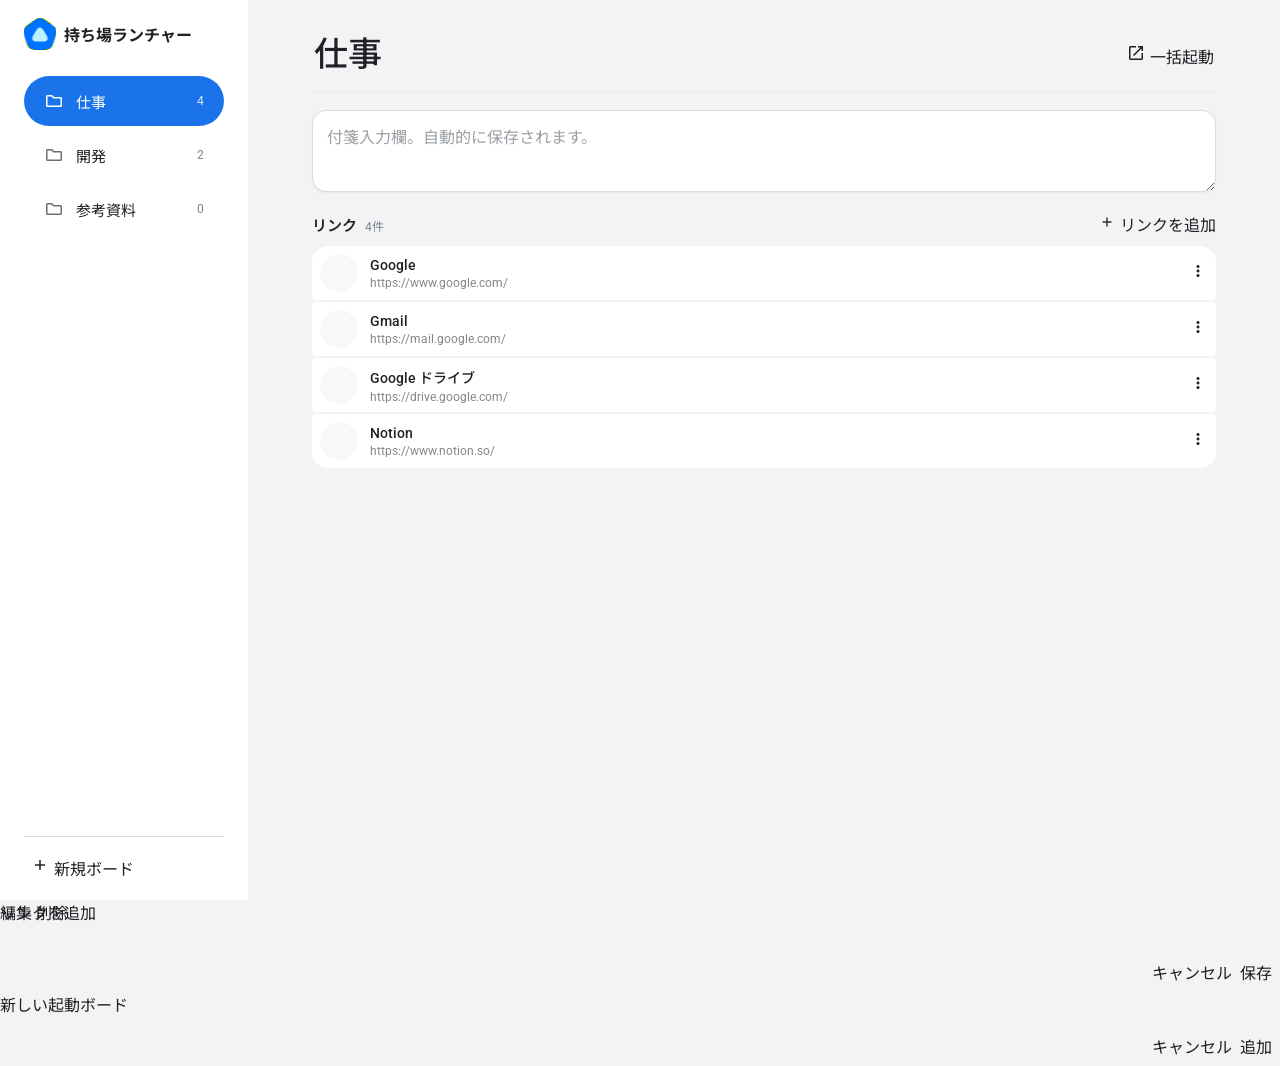
==== product/oneul-launcher/index.html @ da4333f7 "Nidele 안녕하십니까!" ====
<!doctype html>
<html lang="ja">
<head>
  <meta charset="utf-8" />
  <meta name="viewport" content="width=device-width,initial-scale=1,viewport-fit=cover" />
  <meta name="theme-color" content="#f8f9fb" />
  <title>持ち場ランチャー</title>

  <link rel="preconnect" href="https://fonts.googleapis.com">
  <link rel="preconnect" href="https://fonts.gstatic.com" crossorigin>
  <link href="https://fonts.googleapis.com/css2?family=Roboto:wght@400;500;600&family=Noto+Sans+JP:wght@400;500;600;700&family=Material+Symbols+Outlined:opsz,wght,FILL,GRAD@20..48,400,0,0" rel="stylesheet">
  <link rel="icon" href="icon.png" type="image/png">

  <script type="importmap">
    {
      "imports": {
        "@material/web/": "https://esm.run/@material/web/"
      }
    }
  </script>
  <script type="module">
    import '@material/web/all.js';
  </script>

  <style>
    :root {
      --md-sys-color-primary: #1a73e8;
      --md-sys-color-on-primary: #fff;
      --md-sys-color-primary-container: #d9e8ff;
      --md-sys-color-on-primary-container: #0a3d7a;
      --md-sys-color-surface: #f8f9fb;
      --md-sys-color-surface-container: #fff;
      --md-sys-color-surface-container-low: #f1f3f4;
      --md-sys-color-surface-container-high: #eef0f3;
      --md-sys-color-on-surface: #202124;
      --md-sys-color-on-surface-variant: #5f6368;
      --md-sys-color-outline: #dadce0;
      --md-sys-color-outline-variant: #e8eaed;
      --sidebar-width: 248px;
      font-family: "Roboto", "Noto Sans JP", system-ui, sans-serif;
    }

    * { box-sizing: border-box; }
    html, body { margin: 0; min-height: 100%; }
    body { background: #f1f3f4; color: var(--md-sys-color-on-surface); }
    button, input, textarea { font: inherit; }
    .material-symbols-outlined { font-family: "Material Symbols Outlined"; font-weight: normal; font-style: normal; font-size: 20px; line-height: 1; letter-spacing: normal; text-transform: none; display: inline-block; white-space: nowrap; word-wrap: normal; direction: ltr; -webkit-font-feature-settings: "liga"; -webkit-font-smoothing: antialiased; }

    .app {
      min-height: 100vh;
      display: grid;
      grid-template-columns: var(--sidebar-width) minmax(0, 1fr);
    }

    /* Sidebar: Google Ads / Ads UI style is intentionally avoided. This uses the supplied Google-like navigation reference. */
    .sidebar {
      position: sticky;
      top: 0;
      height: 100vh;
      display: flex;
      flex-direction: column;
      padding: 18px 24px 18px;
      background: #ffffff;
      border-right: 0;
      min-width: 0;
    }
    .brand {
      display: flex;
      align-items: center;
      min-height: 52px;
      padding: 0 0 26px;
      margin: 0;
      gap:8px;
    }
    .brand-mark {
      width: 32px;
      height: 32px;
      border-radius: 10px;
      display: grid;
      place-items: center;
      background-image: url('icon.png');
      background-size: cover;
      background-position: center;
      flex: 0 0 auto;
    }
    .brand-title { font-weight:bold; font-size:16px; }
    .sidebar-label {
      color: #3c4043;
      font-size: 15px;
      font-weight: 500;
      padding: 8px 22px 12px;
    }
    .tab-list { display: flex; flex-direction: column; gap: 4px; overflow: auto; padding: 0 0 10px; }
    .workspace-tab {
      border: 0;
      width: 100%;
      min-height: 50px;
      display: flex;
      align-items: center;
      gap: 12px;
      padding: 0 20px;
      border-radius: 16px;
      background: transparent;
      color: #202124;
      cursor: pointer;
      text-align: left;
      transition: background .3s ease;
    }
    .workspace-tab:hover { background: rgba(255,255,255,.62); }
    .workspace-tab.active-shell { background: #fff; padding: 8px; min-height: auto; border-radius: 24px; }
    .workspace-tab.active {
      background: #1a73e8;
      color: #fff;
      min-height: 50px;
      padding: 0 20px;
      border-radius: 25px;
    }
    .workspace-tab .tab-icon { font-size: 20px; color: #6b7075; flex: 0 0 auto; }
    .workspace-tab.active .tab-icon { color: #fff; }
    .workspace-tab .tab-name { min-width: 0; flex: 1; white-space: nowrap; overflow: hidden; text-overflow: ellipsis; font-size: 15px; }
    .workspace-tab .count { font-size: 12px; color: #7a7f83; }
    .workspace-tab.active .count { color: rgba(255,255,255,.88); }
    .sidebar-bottom { margin-top: auto; padding: 18px 6px 2px; border-top: 1px solid #dadce0; }
    #addWorkspaceBtn { width: 100%; --md-outlined-button-container-height: 44px; }

    /* Main layout */
    .main {
      min-width: 0;
      min-height: 100vh;
      padding: 28px clamp(28px, 5vw, 72px) 56px;
    }
    .main-inner { width: min(1120px, 100%); margin: 0 auto; }

    .page-head {
      display: flex;
      align-items: center;
      gap: 16px;
      padding: 6px 2px 16px;
      border-bottom: 1px solid var(--md-sys-color-outline-variant);
    }
    .page-head-copy { min-width: 0; flex: 1; }
    .eyebrow { color: #70757a; font-size: 12px; margin-bottom: 5px; }
    .page-title { margin: 0; font-size: clamp(26px, 3vw, 34px); line-height: 1.2; font-weight: 500; letter-spacing: -.5px; }
    .page-actions { display: flex; align-items: center; gap: 8px; padding-top: 2px; }

    .memo-area { padding: 18px 0 16px; }
    .memo-box {
      width: 100%;
      min-height: 48px;
      resize: vertical;
      border: 1px solid var(--md-sys-color-outline);
      border-radius: 14px;
      background: #fff;
      padding: 13px 14px;
      outline: none;
      color: #202124;
      line-height: 1.7;
      box-shadow: 0 1px 2px rgba(60,64,67,.06);
      transition: border-color .15s, box-shadow .15s;
    }
    .memo-box:focus { border-color: #1a73e8; box-shadow: 0 0 0 1px #1a73e8; }
    .memo-box::placeholder { color: #9aa0a6; }

    .links-panel {
      display:block
    }
    .links-head {
      display: flex;
      align-items: center;
      gap: 12px;
      padding-bottom: 10px;
    }
    .links-head-title { flex: 1; min-width: 0; }
    .links-head-title strong { font-size: 15px; font-weight: 600; }
    .links-head-title span { margin-left: 8px; color: #80868b; font-size: 12px; }
    #addLinkBtn { --md-outlined-button-container-height: 38px; --md-outlined-button-leading-icon-size: 18px; }
    #addLinkBtn .material-symbols-outlined { font-size: 18px; }
    .link-list {
      display: flex;
      flex-direction: column;
      gap: 2px;
      border-radius: 16px;
      overflow:hidden;
    }
    .link-row {
      display: flex;
      align-items: center;
      gap: 12px;
      padding: 8px;
      border-radius: 4px;
      transition: background .15s ease;
      background: #ffffff;
    }
    .link-row:hover { background: #eceeef; }
    .link-icon {
      width: 38px;
      height: 38px;
      border-radius: 99px;
      background: #f6f8fa;
      display: grid;
      place-items: center;
      flex: 0 0 38px;
      overflow: hidden;
    }
    .link-icon img { width: 22px; height: 22px; object-fit: contain; }
    .link-main { min-width: 0; flex: 1; cursor: pointer; }
    .link-title { font-size: 14px; font-weight: 500; white-space: nowrap; overflow: hidden; text-overflow: ellipsis; }
    .link-url { margin-top: 3px; color: #80868b; font-size: 12px; white-space: nowrap; overflow: hidden; text-overflow: ellipsis; }
    .row-actions { display: flex; align-items: center; position: relative; }
    .menu-button { --md-icon-button-icon-size: 20px; --md-icon-button-state-layer-size: 40px; }
    md-menu { position: fixed; z-index: 1000; }

    .empty { padding: 46px 24px 52px; text-align: center; color: #5f6368; }
    .empty-icon { width: 52px; height: 52px; border-radius: 16px; background: #eef4ff; color: #1a73e8; display: grid; place-items: center; margin: 0 auto; }
    .empty strong { display: block; margin-top: 14px; color: #3c4043; font-weight: 600; }
    .empty p { margin: 8px auto 18px; max-width: 430px; font-size: 13px; line-height: 1.65; }

    /* Material Web dialog. Keep the content in the explicit `content` slot so it renders reliably. */
    md-dialog {
      --md-dialog-container-color: #fff;
      --md-dialog-container-shape: 28px;
      --md-dialog-headline-color: #202124;
      --md-dialog-supporting-text-color: #5f6368;
      --md-dialog-container-elevation-shadow: 0 24px 70px rgba(32,33,36,.24);
      --md-dialog-container-max-width: min(520px, calc(100vw - 32px));
    }
    .dialog-body { display: flex; flex-direction: column; gap: 18px; padding: 2px 24px 8px; min-width: min(430px, calc(100vw - 80px)); box-sizing: border-box; }
    .dialog-actions { display: flex; justify-content: flex-end; gap: 8px; padding: 8px 8px 8px 0; }

    /* Mobile: top app bar + board strip + comfortable touch targets. */
    @media (max-width: 760px) {
      :root { --sidebar-width: 100%; }
      .app { display: block; min-height: 100svh; }
      .sidebar {
        position: sticky;
        top: 0;
        z-index: 20;
        height: auto;
        padding: max(10px, env(safe-area-inset-top)) 12px 10px;
        background: rgba(241,243,244,.96);
        backdrop-filter: blur(18px);
        border-bottom: 1px solid #dadce0;
      }
      .brand { min-height: 40px; padding: 0 4px 8px; }
      .brand-mark { width: 28px; height: 28px; border-radius: 9px; }
      .sidebar-label { display: block; padding: 6px 4px 7px; font-size: 12px; color: #5f6368; }
      .tab-list { flex-direction: row; gap: 8px; overflow-x: auto; overflow-y: hidden; padding: 0 0 3px; scrollbar-width: none; }
      .tab-list::-webkit-scrollbar { display: none; }
      .workspace-tab,
      .workspace-tab.active {
        min-height: 42px;
        max-width: 180px;
        padding: 0 15px;
        border-radius: 21px;
      }
      .workspace-tab.active-shell { background: #fff; padding: 4px; border-radius: 25px; }
      .workspace-tab .tab-icon { display: none; }
      .workspace-tab .count { display: none; }
      .sidebar-bottom { border-top: 0; padding: 0; margin-top: 0; position: absolute; top: max(10px, env(safe-area-inset-top)); right: 12px; }
      #addWorkspaceBtn { width: auto; --md-outlined-button-container-height: 40px; }

      .main { min-height: auto; padding: 16px 14px calc(34px + env(safe-area-inset-bottom)); }
      .main-inner { width: 100%; }
      .page-head { padding: 0 0 16px; align-items: flex-start; gap: 10px; }
      .eyebrow { font-size: 11px; margin-bottom: 3px; }
      .page-title { font-size: 27px; }
      .page-actions md-filled-button { --md-filled-button-container-height: 40px; }
      .memo-area { padding: 14px 0; }
      .memo-box { min-height: 100px; border-radius: 14px; }
      .links-panel { border-radius: 16px; }
      .links-head { padding: 10px 10px 10px 14px; }
      .link-list { padding: 3px 6px 7px; }
      .link-row { min-height: 66px; padding: 6px 5px 6px 6px; gap: 10px; }
      .link-icon { width: 38px; height: 38px; flex-basis: 38px; border-radius: 11px; }
      .link-title { font-size: 14px; }
      .link-url { font-size: 11px; }
      #addLinkBtn { --md-outlined-button-container-height: 38px; --md-outlined-button-leading-icon-size: 18px; }
      .dialog-body { min-width: 0; width: min(100%, 420px); padding-left: 20px; padding-right: 20px; }
    }

    @media (max-width: 420px) {
      .page-head { align-items: center; }
      .page-actions md-filled-button { --md-filled-button-label-text-size: 13px; }
      .link-url { max-width: 55vw; }
    }
  </style>
</head>
<body>
  <div class="app">
    <aside class="sidebar">
      <div class="brand">
        <div class="brand-mark"></div>
        <div class="brand-title">持ち場ランチャー</div>
      </div>
      <div class="tab-list" id="workspaceList"></div>
      <div class="sidebar-bottom">
        <md-outlined-button id="addWorkspaceBtn">
          <span class="material-symbols-outlined" slot="icon">add</span>
          新規ボード
        </md-outlined-button>
      </div>
    </aside>

    <main class="main">
      <div class="main-inner">
        <header class="page-head">
          <div class="page-head-copy">
            <h1 class="page-title" id="workspaceTitle">仕事</h1>
          </div>
          <div class="page-actions">
            <md-filled-button id="launchAllBtn">
              <span class="material-symbols-outlined" slot="icon">open_in_new</span>
              一括起動
            </md-filled-button>
          </div>
        </header>

        <section class="memo-area">
          <textarea id="memo" class="memo-box" placeholder="付箋入力欄。自動的に保存されます。"></textarea>
        </section>

        <section class="links-panel">
          <div class="links-head">
            <div class="links-head-title"><strong>リンク</strong><span id="linkCount">0件</span></div>
            <md-outlined-button id="addLinkBtn">
              <span class="material-symbols-outlined" slot="icon">add</span>
              リンクを追加
            </md-outlined-button>
          </div>
          <div class="link-list" id="linkList"></div>
        </section>
      </div>
    </main>
  </div>

  <md-menu id="rowMenu" positioning="fixed">
    <md-menu-item id="menuEdit">編集</md-menu-item>
    <md-menu-item id="menuDelete">削除</md-menu-item>
  </md-menu>

  <!-- Link dialog -->
  <md-dialog id="linkDialog">
    <div slot="headline" id="linkDialogTitle">リンクを追加</div>
    <div slot="content" class="dialog-body">
      <md-outlined-text-field id="nameField" label="名前" supporting-text="一覧に表示するタイトル" required></md-outlined-text-field>
      <md-outlined-text-field id="urlField" label="リンク" supporting-text="https:// から始まるURL" required></md-outlined-text-field>
    </div>
    <div slot="actions" class="dialog-actions">
      <md-text-button id="linkCancelBtn">キャンセル</md-text-button>
      <md-filled-button id="linkSaveBtn">保存</md-filled-button>
    </div>
  </md-dialog>

  <!-- Workspace dialog -->
  <md-dialog id="workspaceDialog">
    <div slot="headline">新しい起動ボード</div>
    <div slot="content" class="dialog-body">
      <md-outlined-text-field id="workspaceNameField" label="タイトル" supporting-text="例：仕事、開発、勉強、調査" required></md-outlined-text-field>
    </div>
    <div slot="actions" class="dialog-actions">
      <md-text-button id="workspaceCancelBtn">キャンセル</md-text-button>
      <md-filled-button id="workspaceSaveBtn">追加</md-filled-button>
    </div>
  </md-dialog>

  <script>
    const STORAGE_KEY = 'launchboard-v2';
    const $ = (id) => document.getElementById(id);

    const uid = () => (crypto.randomUUID ? crypto.randomUUID() : Date.now() + '-' + Math.random().toString(36).slice(2));
    const defaultData = {
      workspaces: [
        { id: uid(), title: '仕事', memo: '', links: [
          { id: uid(), name: 'Google', url: 'https://www.google.com/' },
          { id: uid(), name: 'Gmail', url: 'https://mail.google.com/' },
          { id: uid(), name: 'Google ドライブ', url: 'https://drive.google.com/' },
          { id: uid(), name: 'Notion', url: 'https://www.notion.so/' }
        ] },
        { id: uid(), title: '開発', memo: '', links: [
          { id: uid(), name: 'GitHub', url: 'https://github.com/' },
          { id: uid(), name: 'MDN Web Docs', url: 'https://developer.mozilla.org/' }
        ] },
        { id: uid(), title: '参考資料', memo: '', links: [] }
      ],
      activeWorkspaceId: null
    };
    defaultData.activeWorkspaceId = defaultData.workspaces[0].id;

    let state = loadState();
    let selectedLinkId = null;
    let editingLinkId = null;

    function loadState() {
      try {
        const raw = localStorage.getItem(STORAGE_KEY) || localStorage.getItem('launchboard-v1');
        if (!raw) return structuredClone(defaultData);
        const parsed = JSON.parse(raw);
        if (!Array.isArray(parsed.workspaces) || !parsed.workspaces.length) return structuredClone(defaultData);
        parsed.workspaces.forEach(w => { w.links ||= []; w.memo ||= ''; });
        parsed.activeWorkspaceId ||= parsed.workspaces[0].id;
        return parsed;
      } catch { return structuredClone(defaultData); }
    }
    function saveState() { localStorage.setItem(STORAGE_KEY, JSON.stringify(state)); }
    function activeWorkspace() { return state.workspaces.find(w => w.id === state.activeWorkspaceId) || state.workspaces[0]; }
    function esc(value) { return String(value).replace(/[&<>'"]/g, c => ({'&':'&amp;','<':'&lt;','>':'&gt;',"'":'&#39;','"':'&quot;'}[c])); }
    function favicon(url) {
      try { return 'https://www.google.com/s2/favicons?domain=' + encodeURIComponent(new URL(url).hostname) + '&sz=64'; }
      catch { return ''; }
    }

    function render() {
      const active = activeWorkspace();
      state.activeWorkspaceId = active.id;
      $('workspaceTitle').textContent = active.title;
      $('memo').value = active.memo || '';
      $('linkCount').textContent = `${active.links.length}件`;

      $('workspaceList').innerHTML = state.workspaces.map(w => {
        const activeClass = w.id === active.id ? 'active' : '';
        const shell = w.id === active.id ? 'active-shell' : '';
        return `<div class="${shell}">
          <button class="workspace-tab ${activeClass}" type="button" data-workspace-id="${w.id}">
            <span class="material-symbols-outlined tab-icon">folder</span>
            <span class="tab-name">${esc(w.title)}</span>
            <span class="count">${w.links.length}</span>
          </button>
        </div>`;
      }).join('');

      if (!active.links.length) {
        $('linkList').innerHTML = `
          <div class="empty">
            <div class="empty-icon"><span class="material-symbols-outlined">link</span></div>
            <strong>リンクを追加しましょう</strong>
            <p>毎日開くサイトやダッシュボードを登録すると、ここからまとめて起動できます。</p>
            <md-filled-button id="emptyAddBtn">リンクを追加</md-filled-button>
          </div>`;
        $('emptyAddBtn').addEventListener('click', () => openLinkDialog());
      } else {
        $('linkList').innerHTML = active.links.map(link => `
          <div class="link-row" data-link-id="${link.id}">
            <div class="link-icon"><img src="${esc(favicon(link.url))}" alt="" width="22" height="22" loading="lazy" onerror="this.style.display='none'"></div>
            <div class="link-main" data-open="${link.id}" title="新しいタブで開く">
              <div class="link-title">${esc(link.name)}</div>
              <div class="link-url">${esc(link.url)}</div>
            </div>
            <div class="row-actions">
              <md-icon-button class="menu-button" data-menu="${link.id}" aria-label="その他">
                <span class="material-symbols-outlined">more_vert</span>
              </md-icon-button>
            </div>
          </div>
        `).join('');
        $('linkList').querySelectorAll('[data-open]').forEach(el => el.addEventListener('click', () => openLink(el.dataset.open)));
        $('linkList').querySelectorAll('[data-menu]').forEach(el => el.addEventListener('click', e => openRowMenu(e, el.dataset.menu)));
      }

      document.querySelectorAll('[data-workspace-id]').forEach(el => {
        el.addEventListener('click', () => { state.activeWorkspaceId = el.dataset.workspaceId; render(); });
      });
      saveState();
    }

    function normalizeUrl(v) { return /^https?:\/\//i.test(v) ? v : `https://${v}`; }
    function openLink(id) {
      const link = activeWorkspace().links.find(l => l.id === id);
      if (!link) return;
      window.open(normalizeUrl(link.url), '_blank', 'noopener,noreferrer');
    }
    async function showDialog(dialog) { if (dialog.updateComplete) await dialog.updateComplete; dialog.show(); }
    function closeDialog(dialog) { dialog.close(); }

    function openRowMenu(event, id) {
      event.stopPropagation();
      selectedLinkId = id;
      const menu = $('rowMenu');
      menu.anchorElement = event.currentTarget;
      menu.show();
    }

    $('menuEdit').addEventListener('click', () => {
      const link = activeWorkspace().links.find(l => l.id === selectedLinkId);
      if (link) openLinkDialog(link);
      $('rowMenu').close();
    });
    $('menuDelete').addEventListener('click', () => {
      const active = activeWorkspace();
      active.links = active.links.filter(l => l.id !== selectedLinkId);
      selectedLinkId = null;
      saveState();
      render();
      $('rowMenu').close();
    });

    function openLinkDialog(link = null) {
      editingLinkId = link ? link.id : null;
      $('linkDialogTitle').textContent = link ? 'リンクを編集' : 'リンクを追加';
      $('nameField').value = link?.name || '';
      $('urlField').value = link?.url || '';
      showDialog($('linkDialog'));
      setTimeout(() => $('nameField').focus(), 80);
    }

    $('linkSaveBtn').addEventListener('click', () => {
      const name = String($('nameField').value || '').trim();
      const urlInput = String($('urlField').value || '').trim();
      if (!name || !urlInput) return;
      const url = normalizeUrl(urlInput);
      const active = activeWorkspace();
      if (editingLinkId) {
        const link = active.links.find(l => l.id === editingLinkId);
        if (link) { link.name = name; link.url = url; }
      } else {
        active.links.push({ id: uid(), name, url });
      }
      saveState();
      closeDialog($('linkDialog'));
      render();
    });
    $('linkCancelBtn').addEventListener('click', () => closeDialog($('linkDialog')));
    $('addLinkBtn').addEventListener('click', () => openLinkDialog());

    $('addWorkspaceBtn').addEventListener('click', () => {
      $('workspaceNameField').value = '';
      showDialog($('workspaceDialog'));
      setTimeout(() => $('workspaceNameField').focus(), 80);
    });
    $('workspaceCancelBtn').addEventListener('click', () => closeDialog($('workspaceDialog')));
    $('workspaceSaveBtn').addEventListener('click', () => {
      const title = String($('workspaceNameField').value || '').trim();
      if (!title) return;
      const workspace = { id: uid(), title, memo: '', links: [] };
      state.workspaces.push(workspace);
      state.activeWorkspaceId = workspace.id;
      saveState();
      closeDialog($('workspaceDialog'));
      render();
    });

    $('launchAllBtn').addEventListener('click', () => {
      activeWorkspace().links.forEach((link, index) => setTimeout(() => openLink(link.id), index * 80));
    });
    $('memo').addEventListener('input', () => {
      activeWorkspace().memo = $('memo').value;
      saveState();
    });

    render();
  </script>
  <!-- Google tag (gtag.js) -->
<script async src="https://www.googletagmanager.com/gtag/js?id=G-SCNW6MLLLT"></script>
<script>
  window.dataLayer = window.dataLayer || [];
  function gtag(){dataLayer.push(arguments);}
  gtag('js', new Date());

  gtag('config', 'G-SCNW6MLLLT');
</script>
</body>
</html>
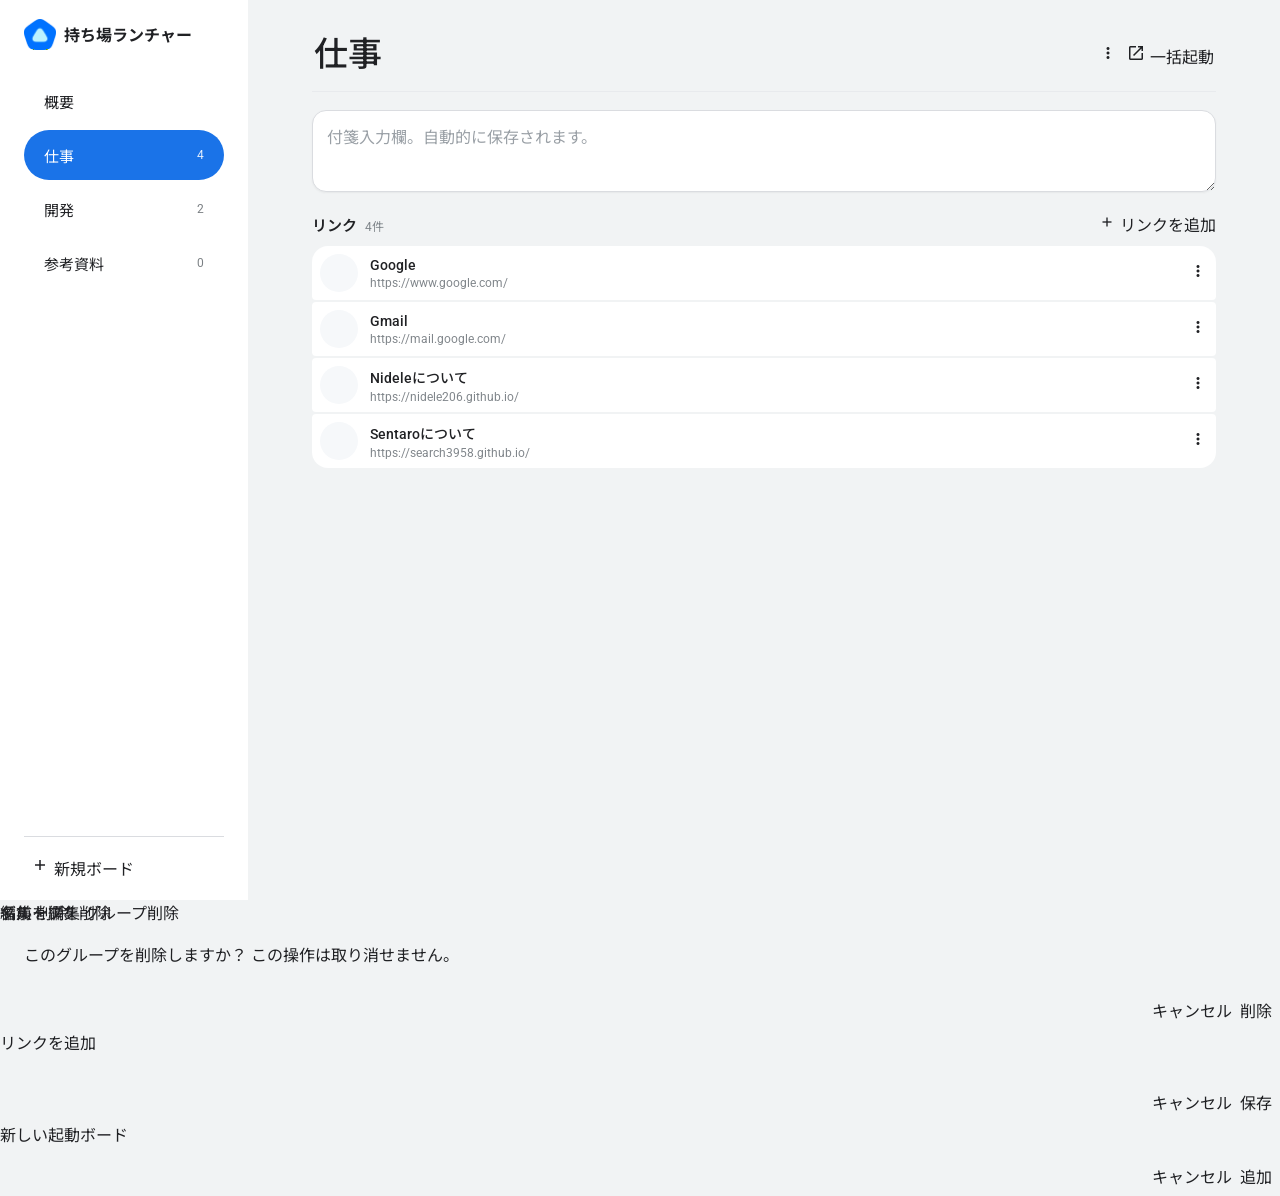
==== commit e603293c: "update" ====
--- a/product/oneul-launcher/index.html
+++ b/product/oneul-launcher/index.html
@@ -1,3 +1,4 @@
+<!--まともでないなら殺す-->
 <!doctype html>
 <html lang="ja">
 <head>
@@ -10,6 +11,7 @@
   <link rel="preconnect" href="https://fonts.gstatic.com" crossorigin>
   <link href="https://fonts.googleapis.com/css2?family=Roboto:wght@400;500;600&family=Noto+Sans+JP:wght@400;500;600;700&family=Material+Symbols+Outlined:opsz,wght,FILL,GRAD@20..48,400,0,0" rel="stylesheet">
   <link rel="icon" href="icon.png" type="image/png">
+  <link rel="stylesheet" href="style.css">
 
   <script type="importmap">
     {
@@ -21,269 +23,6 @@
   <script type="module">
     import '@material/web/all.js';
   </script>
-
-  <style>
-    :root {
-      --md-sys-color-primary: #1a73e8;
-      --md-sys-color-on-primary: #fff;
-      --md-sys-color-primary-container: #d9e8ff;
-      --md-sys-color-on-primary-container: #0a3d7a;
-      --md-sys-color-surface: #f8f9fb;
-      --md-sys-color-surface-container: #fff;
-      --md-sys-color-surface-container-low: #f1f3f4;
-      --md-sys-color-surface-container-high: #eef0f3;
-      --md-sys-color-on-surface: #202124;
-      --md-sys-color-on-surface-variant: #5f6368;
-      --md-sys-color-outline: #dadce0;
-      --md-sys-color-outline-variant: #e8eaed;
-      --sidebar-width: 248px;
-      font-family: "Roboto", "Noto Sans JP", system-ui, sans-serif;
-    }
-
-    * { box-sizing: border-box; }
-    html, body { margin: 0; min-height: 100%; }
-    body { background: #f1f3f4; color: var(--md-sys-color-on-surface); }
-    button, input, textarea { font: inherit; }
-    .material-symbols-outlined { font-family: "Material Symbols Outlined"; font-weight: normal; font-style: normal; font-size: 20px; line-height: 1; letter-spacing: normal; text-transform: none; display: inline-block; white-space: nowrap; word-wrap: normal; direction: ltr; -webkit-font-feature-settings: "liga"; -webkit-font-smoothing: antialiased; }
-
-    .app {
-      min-height: 100vh;
-      display: grid;
-      grid-template-columns: var(--sidebar-width) minmax(0, 1fr);
-    }
-
-    /* Sidebar: Google Ads / Ads UI style is intentionally avoided. This uses the supplied Google-like navigation reference. */
-    .sidebar {
-      position: sticky;
-      top: 0;
-      height: 100vh;
-      display: flex;
-      flex-direction: column;
-      padding: 18px 24px 18px;
-      background: #ffffff;
-      border-right: 0;
-      min-width: 0;
-    }
-    .brand {
-      display: flex;
-      align-items: center;
-      min-height: 52px;
-      padding: 0 0 26px;
-      margin: 0;
-      gap:8px;
-    }
-    .brand-mark {
-      width: 32px;
-      height: 32px;
-      border-radius: 10px;
-      display: grid;
-      place-items: center;
-      background-image: url('icon.png');
-      background-size: cover;
-      background-position: center;
-      flex: 0 0 auto;
-    }
-    .brand-title { font-weight:bold; font-size:16px; }
-    .sidebar-label {
-      color: #3c4043;
-      font-size: 15px;
-      font-weight: 500;
-      padding: 8px 22px 12px;
-    }
-    .tab-list { display: flex; flex-direction: column; gap: 4px; overflow: auto; padding: 0 0 10px; }
-    .workspace-tab {
-      border: 0;
-      width: 100%;
-      min-height: 50px;
-      display: flex;
-      align-items: center;
-      gap: 12px;
-      padding: 0 20px;
-      border-radius: 16px;
-      background: transparent;
-      color: #202124;
-      cursor: pointer;
-      text-align: left;
-      transition: background .3s ease;
-    }
-    .workspace-tab:hover { background: rgba(255,255,255,.62); }
-    .workspace-tab.active-shell { background: #fff; padding: 8px; min-height: auto; border-radius: 24px; }
-    .workspace-tab.active {
-      background: #1a73e8;
-      color: #fff;
-      min-height: 50px;
-      padding: 0 20px;
-      border-radius: 25px;
-    }
-    .workspace-tab .tab-icon { font-size: 20px; color: #6b7075; flex: 0 0 auto; }
-    .workspace-tab.active .tab-icon { color: #fff; }
-    .workspace-tab .tab-name { min-width: 0; flex: 1; white-space: nowrap; overflow: hidden; text-overflow: ellipsis; font-size: 15px; }
-    .workspace-tab .count { font-size: 12px; color: #7a7f83; }
-    .workspace-tab.active .count { color: rgba(255,255,255,.88); }
-    .sidebar-bottom { margin-top: auto; padding: 18px 6px 2px; border-top: 1px solid #dadce0; }
-    #addWorkspaceBtn { width: 100%; --md-outlined-button-container-height: 44px; }
-
-    /* Main layout */
-    .main {
-      min-width: 0;
-      min-height: 100vh;
-      padding: 28px clamp(28px, 5vw, 72px) 56px;
-    }
-    .main-inner { width: min(1120px, 100%); margin: 0 auto; }
-
-    .page-head {
-      display: flex;
-      align-items: center;
-      gap: 16px;
-      padding: 6px 2px 16px;
-      border-bottom: 1px solid var(--md-sys-color-outline-variant);
-    }
-    .page-head-copy { min-width: 0; flex: 1; }
-    .eyebrow { color: #70757a; font-size: 12px; margin-bottom: 5px; }
-    .page-title { margin: 0; font-size: clamp(26px, 3vw, 34px); line-height: 1.2; font-weight: 500; letter-spacing: -.5px; }
-    .page-actions { display: flex; align-items: center; gap: 8px; padding-top: 2px; }
-
-    .memo-area { padding: 18px 0 16px; }
-    .memo-box {
-      width: 100%;
-      min-height: 48px;
-      resize: vertical;
-      border: 1px solid var(--md-sys-color-outline);
-      border-radius: 14px;
-      background: #fff;
-      padding: 13px 14px;
-      outline: none;
-      color: #202124;
-      line-height: 1.7;
-      box-shadow: 0 1px 2px rgba(60,64,67,.06);
-      transition: border-color .15s, box-shadow .15s;
-    }
-    .memo-box:focus { border-color: #1a73e8; box-shadow: 0 0 0 1px #1a73e8; }
-    .memo-box::placeholder { color: #9aa0a6; }
-
-    .links-panel {
-      display:block
-    }
-    .links-head {
-      display: flex;
-      align-items: center;
-      gap: 12px;
-      padding-bottom: 10px;
-    }
-    .links-head-title { flex: 1; min-width: 0; }
-    .links-head-title strong { font-size: 15px; font-weight: 600; }
-    .links-head-title span { margin-left: 8px; color: #80868b; font-size: 12px; }
-    #addLinkBtn { --md-outlined-button-container-height: 38px; --md-outlined-button-leading-icon-size: 18px; }
-    #addLinkBtn .material-symbols-outlined { font-size: 18px; }
-    .link-list {
-      display: flex;
-      flex-direction: column;
-      gap: 2px;
-      border-radius: 16px;
-      overflow:hidden;
-    }
-    .link-row {
-      display: flex;
-      align-items: center;
-      gap: 12px;
-      padding: 8px;
-      border-radius: 4px;
-      transition: background .15s ease;
-      background: #ffffff;
-    }
-    .link-row:hover { background: #eceeef; }
-    .link-icon {
-      width: 38px;
-      height: 38px;
-      border-radius: 99px;
-      background: #f6f8fa;
-      display: grid;
-      place-items: center;
-      flex: 0 0 38px;
-      overflow: hidden;
-    }
-    .link-icon img { width: 22px; height: 22px; object-fit: contain; }
-    .link-main { min-width: 0; flex: 1; cursor: pointer; }
-    .link-title { font-size: 14px; font-weight: 500; white-space: nowrap; overflow: hidden; text-overflow: ellipsis; }
-    .link-url { margin-top: 3px; color: #80868b; font-size: 12px; white-space: nowrap; overflow: hidden; text-overflow: ellipsis; }
-    .row-actions { display: flex; align-items: center; position: relative; }
-    .menu-button { --md-icon-button-icon-size: 20px; --md-icon-button-state-layer-size: 40px; }
-    md-menu { position: fixed; z-index: 1000; }
-
-    .empty { padding: 46px 24px 52px; text-align: center; color: #5f6368; }
-    .empty-icon { width: 52px; height: 52px; border-radius: 16px; background: #eef4ff; color: #1a73e8; display: grid; place-items: center; margin: 0 auto; }
-    .empty strong { display: block; margin-top: 14px; color: #3c4043; font-weight: 600; }
-    .empty p { margin: 8px auto 18px; max-width: 430px; font-size: 13px; line-height: 1.65; }
-
-    /* Material Web dialog. Keep the content in the explicit `content` slot so it renders reliably. */
-    md-dialog {
-      --md-dialog-container-color: #fff;
-      --md-dialog-container-shape: 28px;
-      --md-dialog-headline-color: #202124;
-      --md-dialog-supporting-text-color: #5f6368;
-      --md-dialog-container-elevation-shadow: 0 24px 70px rgba(32,33,36,.24);
-      --md-dialog-container-max-width: min(520px, calc(100vw - 32px));
-    }
-    .dialog-body { display: flex; flex-direction: column; gap: 18px; padding: 2px 24px 8px; min-width: min(430px, calc(100vw - 80px)); box-sizing: border-box; }
-    .dialog-actions { display: flex; justify-content: flex-end; gap: 8px; padding: 8px 8px 8px 0; }
-
-    /* Mobile: top app bar + board strip + comfortable touch targets. */
-    @media (max-width: 760px) {
-      :root { --sidebar-width: 100%; }
-      .app { display: block; min-height: 100svh; }
-      .sidebar {
-        position: sticky;
-        top: 0;
-        z-index: 20;
-        height: auto;
-        padding: max(10px, env(safe-area-inset-top)) 12px 10px;
-        background: rgba(241,243,244,.96);
-        backdrop-filter: blur(18px);
-        border-bottom: 1px solid #dadce0;
-      }
-      .brand { min-height: 40px; padding: 0 4px 8px; }
-      .brand-mark { width: 28px; height: 28px; border-radius: 9px; }
-      .sidebar-label { display: block; padding: 6px 4px 7px; font-size: 12px; color: #5f6368; }
-      .tab-list { flex-direction: row; gap: 8px; overflow-x: auto; overflow-y: hidden; padding: 0 0 3px; scrollbar-width: none; }
-      .tab-list::-webkit-scrollbar { display: none; }
-      .workspace-tab,
-      .workspace-tab.active {
-        min-height: 42px;
-        max-width: 180px;
-        padding: 0 15px;
-        border-radius: 21px;
-      }
-      .workspace-tab.active-shell { background: #fff; padding: 4px; border-radius: 25px; }
-      .workspace-tab .tab-icon { display: none; }
-      .workspace-tab .count { display: none; }
-      .sidebar-bottom { border-top: 0; padding: 0; margin-top: 0; position: absolute; top: max(10px, env(safe-area-inset-top)); right: 12px; }
-      #addWorkspaceBtn { width: auto; --md-outlined-button-container-height: 40px; }
-
-      .main { min-height: auto; padding: 16px 14px calc(34px + env(safe-area-inset-bottom)); }
-      .main-inner { width: 100%; }
-      .page-head { padding: 0 0 16px; align-items: flex-start; gap: 10px; }
-      .eyebrow { font-size: 11px; margin-bottom: 3px; }
-      .page-title { font-size: 27px; }
-      .page-actions md-filled-button { --md-filled-button-container-height: 40px; }
-      .memo-area { padding: 14px 0; }
-      .memo-box { min-height: 100px; border-radius: 14px; }
-      .links-panel { border-radius: 16px; }
-      .links-head { padding: 10px 10px 10px 14px; }
-      .link-list { padding: 3px 6px 7px; }
-      .link-row { min-height: 66px; padding: 6px 5px 6px 6px; gap: 10px; }
-      .link-icon { width: 38px; height: 38px; flex-basis: 38px; border-radius: 11px; }
-      .link-title { font-size: 14px; }
-      .link-url { font-size: 11px; }
-      #addLinkBtn { --md-outlined-button-container-height: 38px; --md-outlined-button-leading-icon-size: 18px; }
-      .dialog-body { min-width: 0; width: min(100%, 420px); padding-left: 20px; padding-right: 20px; }
-    }
-
-    @media (max-width: 420px) {
-      .page-head { align-items: center; }
-      .page-actions md-filled-button { --md-filled-button-label-text-size: 13px; }
-      .link-url { max-width: 55vw; }
-    }
-  </style>
 </head>
 <body>
   <div class="app">
@@ -302,12 +41,15 @@
     </aside>
 
     <main class="main">
-      <div class="main-inner">
+      <div class="main-inner" id="workspaceView">
         <header class="page-head">
           <div class="page-head-copy">
             <h1 class="page-title" id="workspaceTitle">仕事</h1>
           </div>
           <div class="page-actions">
+            <md-icon-button id="workspaceMenuBtn" aria-label="その他">
+              <span class="material-symbols-outlined">more_vert</span>
+            </md-icon-button>
             <md-filled-button id="launchAllBtn">
               <span class="material-symbols-outlined" slot="icon">open_in_new</span>
               一括起動
@@ -330,6 +72,23 @@
           <div class="link-list" id="linkList"></div>
         </section>
       </div>
+
+      <div class="main-inner" id="overviewView" style="display:none">
+        <p id="overviewGreeting" class="overview-greeting"></p>
+        <div class="overview-meta">
+          <a class="overview-meta-link" href="https://nidele206.github.io/" target="_blank" rel="noopener noreferrer">Nideleシリーズについて</a>
+          <span class="overview-meta-sep">/</span>
+          <a class="overview-meta-link" href="https://nidele206.github.io/policies/" target="_blank" rel="noopener noreferrer">利用規約 および 個人情報処理政策</a>
+        </div>
+        <section class="links-panel">
+          <div class="links-head">
+
+
+            <div class="links-head-title"><strong>上位5件のリンク</strong></div>
+          </div>
+          <div class="link-list" id="overviewContent"></div>
+        </section>
+      </div>
     </main>
   </div>
 
@@ -337,6 +96,23 @@
     <md-menu-item id="menuEdit">編集</md-menu-item>
     <md-menu-item id="menuDelete">削除</md-menu-item>
   </md-menu>
+
+  <md-menu id="workspaceMenu" positioning="fixed">
+    <md-menu-item id="menuWorkspaceEdit">名前を編集</md-menu-item>
+    <md-menu-item id="menuWorkspaceDelete">グループ削除</md-menu-item>
+  </md-menu>
+
+  <!-- Delete confirmation dialog -->
+  <md-dialog id="deleteWorkspaceDialog">
+    <div slot="headline">グループを削除</div>
+    <div slot="content" class="dialog-body">
+      <p>このグループを削除しますか？ この操作は取り消せません。</p>
+    </div>
+    <div slot="actions" class="dialog-actions">
+      <md-text-button id="deleteWorkspaceCancelBtn">キャンセル</md-text-button>
+      <md-filled-button id="deleteWorkspaceConfirmBtn">削除</md-filled-button>
+    </div>
+  </md-dialog>
 
   <!-- Link dialog -->
   <md-dialog id="linkDialog">
@@ -353,7 +129,7 @@
 
   <!-- Workspace dialog -->
   <md-dialog id="workspaceDialog">
-    <div slot="headline">新しい起動ボード</div>
+    <div slot="headline" id="workspaceDialogHeadline">新しい起動ボード</div>
     <div slot="content" class="dialog-body">
       <md-outlined-text-field id="workspaceNameField" label="タイトル" supporting-text="例：仕事、開発、勉強、調査" required></md-outlined-text-field>
     </div>
@@ -363,192 +139,8 @@
     </div>
   </md-dialog>
 
-  <script>
-    const STORAGE_KEY = 'launchboard-v2';
-    const $ = (id) => document.getElementById(id);
-
-    const uid = () => (crypto.randomUUID ? crypto.randomUUID() : Date.now() + '-' + Math.random().toString(36).slice(2));
-    const defaultData = {
-      workspaces: [
-        { id: uid(), title: '仕事', memo: '', links: [
-          { id: uid(), name: 'Google', url: 'https://www.google.com/' },
-          { id: uid(), name: 'Gmail', url: 'https://mail.google.com/' },
-          { id: uid(), name: 'Google ドライブ', url: 'https://drive.google.com/' },
-          { id: uid(), name: 'Notion', url: 'https://www.notion.so/' }
-        ] },
-        { id: uid(), title: '開発', memo: '', links: [
-          { id: uid(), name: 'GitHub', url: 'https://github.com/' },
-          { id: uid(), name: 'MDN Web Docs', url: 'https://developer.mozilla.org/' }
-        ] },
-        { id: uid(), title: '参考資料', memo: '', links: [] }
-      ],
-      activeWorkspaceId: null
-    };
-    defaultData.activeWorkspaceId = defaultData.workspaces[0].id;
-
-    let state = loadState();
-    let selectedLinkId = null;
-    let editingLinkId = null;
-
-    function loadState() {
-      try {
-        const raw = localStorage.getItem(STORAGE_KEY) || localStorage.getItem('launchboard-v1');
-        if (!raw) return structuredClone(defaultData);
-        const parsed = JSON.parse(raw);
-        if (!Array.isArray(parsed.workspaces) || !parsed.workspaces.length) return structuredClone(defaultData);
-        parsed.workspaces.forEach(w => { w.links ||= []; w.memo ||= ''; });
-        parsed.activeWorkspaceId ||= parsed.workspaces[0].id;
-        return parsed;
-      } catch { return structuredClone(defaultData); }
-    }
-    function saveState() { localStorage.setItem(STORAGE_KEY, JSON.stringify(state)); }
-    function activeWorkspace() { return state.workspaces.find(w => w.id === state.activeWorkspaceId) || state.workspaces[0]; }
-    function esc(value) { return String(value).replace(/[&<>'"]/g, c => ({'&':'&amp;','<':'&lt;','>':'&gt;',"'":'&#39;','"':'&quot;'}[c])); }
-    function favicon(url) {
-      try { return 'https://www.google.com/s2/favicons?domain=' + encodeURIComponent(new URL(url).hostname) + '&sz=64'; }
-      catch { return ''; }
-    }
-
-    function render() {
-      const active = activeWorkspace();
-      state.activeWorkspaceId = active.id;
-      $('workspaceTitle').textContent = active.title;
-      $('memo').value = active.memo || '';
-      $('linkCount').textContent = `${active.links.length}件`;
-
-      $('workspaceList').innerHTML = state.workspaces.map(w => {
-        const activeClass = w.id === active.id ? 'active' : '';
-        const shell = w.id === active.id ? 'active-shell' : '';
-        return `<div class="${shell}">
-          <button class="workspace-tab ${activeClass}" type="button" data-workspace-id="${w.id}">
-            <span class="material-symbols-outlined tab-icon">folder</span>
-            <span class="tab-name">${esc(w.title)}</span>
-            <span class="count">${w.links.length}</span>
-          </button>
-        </div>`;
-      }).join('');
-
-      if (!active.links.length) {
-        $('linkList').innerHTML = `
-          <div class="empty">
-            <div class="empty-icon"><span class="material-symbols-outlined">link</span></div>
-            <strong>リンクを追加しましょう</strong>
-            <p>毎日開くサイトやダッシュボードを登録すると、ここからまとめて起動できます。</p>
-            <md-filled-button id="emptyAddBtn">リンクを追加</md-filled-button>
-          </div>`;
-        $('emptyAddBtn').addEventListener('click', () => openLinkDialog());
-      } else {
-        $('linkList').innerHTML = active.links.map(link => `
-          <div class="link-row" data-link-id="${link.id}">
-            <div class="link-icon"><img src="${esc(favicon(link.url))}" alt="" width="22" height="22" loading="lazy" onerror="this.style.display='none'"></div>
-            <div class="link-main" data-open="${link.id}" title="新しいタブで開く">
-              <div class="link-title">${esc(link.name)}</div>
-              <div class="link-url">${esc(link.url)}</div>
-            </div>
-            <div class="row-actions">
-              <md-icon-button class="menu-button" data-menu="${link.id}" aria-label="その他">
-                <span class="material-symbols-outlined">more_vert</span>
-              </md-icon-button>
-            </div>
-          </div>
-        `).join('');
-        $('linkList').querySelectorAll('[data-open]').forEach(el => el.addEventListener('click', () => openLink(el.dataset.open)));
-        $('linkList').querySelectorAll('[data-menu]').forEach(el => el.addEventListener('click', e => openRowMenu(e, el.dataset.menu)));
-      }
-
-      document.querySelectorAll('[data-workspace-id]').forEach(el => {
-        el.addEventListener('click', () => { state.activeWorkspaceId = el.dataset.workspaceId; render(); });
-      });
-      saveState();
-    }
-
-    function normalizeUrl(v) { return /^https?:\/\//i.test(v) ? v : `https://${v}`; }
-    function openLink(id) {
-      const link = activeWorkspace().links.find(l => l.id === id);
-      if (!link) return;
-      window.open(normalizeUrl(link.url), '_blank', 'noopener,noreferrer');
-    }
-    async function showDialog(dialog) { if (dialog.updateComplete) await dialog.updateComplete; dialog.show(); }
-    function closeDialog(dialog) { dialog.close(); }
-
-    function openRowMenu(event, id) {
-      event.stopPropagation();
-      selectedLinkId = id;
-      const menu = $('rowMenu');
-      menu.anchorElement = event.currentTarget;
-      menu.show();
-    }
-
-    $('menuEdit').addEventListener('click', () => {
-      const link = activeWorkspace().links.find(l => l.id === selectedLinkId);
-      if (link) openLinkDialog(link);
-      $('rowMenu').close();
-    });
-    $('menuDelete').addEventListener('click', () => {
-      const active = activeWorkspace();
-      active.links = active.links.filter(l => l.id !== selectedLinkId);
-      selectedLinkId = null;
-      saveState();
-      render();
-      $('rowMenu').close();
-    });
-
-    function openLinkDialog(link = null) {
-      editingLinkId = link ? link.id : null;
-      $('linkDialogTitle').textContent = link ? 'リンクを編集' : 'リンクを追加';
-      $('nameField').value = link?.name || '';
-      $('urlField').value = link?.url || '';
-      showDialog($('linkDialog'));
-      setTimeout(() => $('nameField').focus(), 80);
-    }
-
-    $('linkSaveBtn').addEventListener('click', () => {
-      const name = String($('nameField').value || '').trim();
-      const urlInput = String($('urlField').value || '').trim();
-      if (!name || !urlInput) return;
-      const url = normalizeUrl(urlInput);
-      const active = activeWorkspace();
-      if (editingLinkId) {
-        const link = active.links.find(l => l.id === editingLinkId);
-        if (link) { link.name = name; link.url = url; }
-      } else {
-        active.links.push({ id: uid(), name, url });
-      }
-      saveState();
-      closeDialog($('linkDialog'));
-      render();
-    });
-    $('linkCancelBtn').addEventListener('click', () => closeDialog($('linkDialog')));
-    $('addLinkBtn').addEventListener('click', () => openLinkDialog());
-
-    $('addWorkspaceBtn').addEventListener('click', () => {
-      $('workspaceNameField').value = '';
-      showDialog($('workspaceDialog'));
-      setTimeout(() => $('workspaceNameField').focus(), 80);
-    });
-    $('workspaceCancelBtn').addEventListener('click', () => closeDialog($('workspaceDialog')));
-    $('workspaceSaveBtn').addEventListener('click', () => {
-      const title = String($('workspaceNameField').value || '').trim();
-      if (!title) return;
-      const workspace = { id: uid(), title, memo: '', links: [] };
-      state.workspaces.push(workspace);
-      state.activeWorkspaceId = workspace.id;
-      saveState();
-      closeDialog($('workspaceDialog'));
-      render();
-    });
-
-    $('launchAllBtn').addEventListener('click', () => {
-      activeWorkspace().links.forEach((link, index) => setTimeout(() => openLink(link.id), index * 80));
-    });
-    $('memo').addEventListener('input', () => {
-      activeWorkspace().memo = $('memo').value;
-      saveState();
-    });
-
-    render();
-  </script>
-  <!-- Google tag (gtag.js) -->
+   <script src="app.js"></script>
+   <!-- Google tag (gtag.js) -->
 <script async src="https://www.googletagmanager.com/gtag/js?id=G-SCNW6MLLLT"></script>
 <script>
   window.dataLayer = window.dataLayer || [];
--- a/product/oneul-launcher/style.css
+++ b/product/oneul-launcher/style.css
@@ -0,0 +1 @@
+:root{--md-sys-color-primary:#1a73e8;--md-sys-color-on-primary:#fff;--md-sys-color-primary-container:#d9e8ff;--md-sys-color-on-primary-container:#0a3d7a;--md-sys-color-surface:#f8f9fb;--md-sys-color-surface-container:#fff;--md-sys-color-surface-container-low:#f1f3f4;--md-sys-color-surface-container-high:#eef0f3;--md-sys-color-on-surface:#202124;--md-sys-color-on-surface-variant:#5f6368;--md-sys-color-outline:#dadce0;--md-sys-color-outline-variant:#e8eaed;--sidebar-width:248px;font-family:"Roboto","Noto Sans JP",system-ui,sans-serif}*{box-sizing:border-box}html,body{margin:0;min-height:100%}body{background:#f1f3f4;color:var(--md-sys-color-on-surface)}button,input,textarea{font:inherit}.material-symbols-outlined{font-family:"Material Symbols Outlined";font-weight:normal;font-style:normal;font-size:20px;line-height:1;letter-spacing:normal;text-transform:none;display:inline-block;white-space:nowrap;word-wrap:normal;direction:ltr;-webkit-font-feature-settings:"liga";-webkit-font-smoothing:antialiased}.app{min-height:100vh;display:grid;grid-template-columns:var(--sidebar-width) minmax(0,1fr)}.sidebar{position:sticky;top:0;height:100vh;display:flex;flex-direction:column;padding:18px 24px 18px;background:#ffffff;border-right:0;min-width:0}.brand{display:flex;align-items:center;min-height:52px;padding:0 0 26px;margin:0;gap:8px}.brand-mark{width:32px;height:32px;border-radius:10px;display:grid;place-items:center;background-image:url('icon.png');background-size:contain;background-repeat:no-repeat;background-position:center;flex:0 0 auto}.brand-title{font-weight:bold;font-size:16px}.sidebar-label{color:#3c4043;font-size:15px;font-weight:500;padding:8px 22px 12px}.tab-list{display:flex;flex-direction:column;gap:4px;overflow:auto;padding:0 0 10px}.workspace-tab{border:0;width:100%;min-height:50px;display:flex;align-items:center;gap:12px;padding:0 20px;border-radius:16px;background:transparent;color:#202124;cursor:pointer;text-align:left;transition:background .3s ease}.workspace-tab:hover{background:rgba(255,255,255,.62)}.workspace-tab.active-shell{background:#fff;padding:8px;min-height:auto;border-radius:24px}.workspace-tab.active{background:#1a73e8;color:#fff;min-height:50px;padding:0 20px;border-radius:25px}.workspace-tab .tab-icon{font-size:20px;color:#6b7075;flex:0 0 auto}.workspace-tab.active .tab-icon{color:#fff}.workspace-tab .tab-name{min-width:0;flex:1;white-space:nowrap;overflow:hidden;text-overflow:ellipsis;font-size:15px}.workspace-tab .count{font-size:12px;color:#7a7f83}.workspace-tab.active .count{color:rgba(255,255,255,.88)}.sidebar-bottom{margin-top:auto;padding:18px 6px 2px;border-top:1px solid #dadce0}#addWorkspaceBtn{width:100%;--md-outlined-button-container-height:44px}.main{min-width:0;min-height:100vh;padding:28px clamp(28px,5vw,72px) 56px}.main-inner{width:min(1120px,100%);margin:0 auto}.page-head{display:flex;align-items:center;gap:16px;padding:6px 2px 16px;border-bottom:1px solid var(--md-sys-color-outline-variant)}.page-head-copy{min-width:0;flex:1}.eyebrow{color:#70757a;font-size:12px;margin-bottom:5px}.page-title{margin:0;font-size:clamp(26px,3vw,34px);line-height:1.2;font-weight:500;letter-spacing:-.5px}.page-actions{display:flex;align-items:center;gap:8px;padding-top:2px}.memo-area{padding:18px 0 16px}.memo-box{width:100%;min-height:48px;resize:vertical;border:1px solid var(--md-sys-color-outline);border-radius:14px;background:#fff;padding:13px 14px;outline:none;color:#202124;line-height:1.7;box-shadow:0 1px 2px rgba(60,64,67,.06);transition:border-color .15s,box-shadow .15s}.memo-box:focus{border-color:#1a73e8;box-shadow:0 0 0 1px #1a73e8}.memo-box::placeholder{color:#9aa0a6}.links-panel{display:block}.links-head{display:flex;align-items:center;gap:12px;padding-bottom:10px}.links-head-title{flex:1;min-width:0}.links-head-title strong{font-size:15px;font-weight:600}.links-head-title span{margin-left:8px;color:#80868b;font-size:12px}#addLinkBtn{--md-outlined-button-container-height:38px;--md-outlined-button-leading-icon-size:18px}#addLinkBtn .material-symbols-outlined{font-size:18px}.link-list{display:flex;flex-direction:column;gap:2px;border-radius:16px;overflow:hidden}.link-row{display:flex;align-items:center;gap:12px;padding:8px;border-radius:4px;transition:background .15s ease;background:#ffffff}.link-row:hover{background:#eceeef}.link-icon{width:38px;height:38px;border-radius:99px;background:#f6f8fa;display:grid;place-items:center;flex:0 0 38px;overflow:hidden}.link-icon img{width:22px;height:22px;object-fit:contain}.link-main{min-width:0;flex:1;cursor:pointer}.link-title{font-size:14px;font-weight:500;white-space:nowrap;overflow:hidden;text-overflow:ellipsis}.link-url{margin-top:3px;color:#80868b;font-size:12px;white-space:nowrap;overflow:hidden;text-overflow:ellipsis}.row-actions{display:flex;align-items:center;position:relative}.menu-button{--md-icon-button-icon-size:20px;--md-icon-button-state-layer-size:40px}md-menu{position:fixed;z-index:1000}.empty{padding:46px 24px 52px;text-align:center;color:#5f6368}.empty-icon{width:52px;height:52px;border-radius:16px;background:#fff;color:#1a73e8;display:grid;place-items:center;margin:0 auto}.empty strong{display:block;margin-top:14px;color:#3c4043;font-weight:600}.empty p{margin:8px auto 18px;max-width:430px;font-size:13px;line-height:1.65}md-dialog{--md-dialog-container-color:#fff;--md-dialog-container-shape:28px;--md-dialog-headline-color:#202124;--md-dialog-supporting-text-color:#5f6368;--md-dialog-container-elevation-shadow:0 24px 70px rgba(32,33,36,.24);--md-dialog-container-max-width:min(520px,calc(100vw - 32px))}.dialog-body{display:flex;flex-direction:column;gap:18px;padding:2px 24px 8px;min-width:min(430px,calc(100vw - 80px));box-sizing:border-box}.dialog-actions{display:flex;justify-content:flex-end;gap:8px;padding:8px 8px 8px 0}@media (max-width:760px){:root{--sidebar-width:100%}.app{display:block;min-height:100svh}.sidebar{position:sticky;top:0;z-index:20;height:auto;padding:max(10px,env(safe-area-inset-top)) 12px 10px;background:rgba(241,243,244,.96);backdrop-filter:blur(18px);border-bottom:1px solid #dadce0}.brand{min-height:40px;padding:0 4px 8px}.brand-mark{width:28px;height:28px;border-radius:9px}.sidebar-label{display:block;padding:6px 4px 7px;font-size:12px;color:#5f6368}.tab-list{flex-direction:row;gap:8px;overflow-x:auto;overflow-y:hidden;padding:0 0 3px;scrollbar-width:none}.tab-list::-webkit-scrollbar{display:none}.workspace-tab,.workspace-tab.active{min-height:42px;max-width:180px;padding:0 15px;border-radius:21px}.workspace-tab.active-shell{background:#fff;padding:4px;border-radius:25px}.workspace-tab .tab-icon{display:none}.workspace-tab .count{display:none}.sidebar-bottom{border-top:0;padding:0;margin-top:0;position:absolute;top:max(10px,env(safe-area-inset-top));right:12px}#addWorkspaceBtn{width:auto;--md-outlined-button-container-height:40px}.main{min-height:auto;padding:16px 14px calc(34px + env(safe-area-inset-bottom))}.main-inner{width:100%}.page-head{padding:0 0 16px;align-items:flex-start;gap:10px}.eyebrow{font-size:11px;margin-bottom:3px}.page-title{font-size:27px}.page-actions md-filled-button{--md-filled-button-container-height:40px}.memo-area{padding:14px 0}.memo-box{min-height:100px;border-radius:14px}.links-panel{border-radius:16px}.links-head{padding:10px 10px 10px 14px}.link-list{padding:3px 6px 7px}.link-row{min-height:66px;padding:6px 5px 6px 6px;gap:10px}.link-icon{width:38px;height:38px;flex-basis:38px;border-radius:11px}.link-title{font-size:14px}.link-url{font-size:11px}#addLinkBtn{--md-outlined-button-container-height:38px;--md-outlined-button-leading-icon-size:18px}.dialog-body{min-width:0;width:min(100%,420px);padding-left:20px;padding-right:20px}}@media (max-width:420px){.page-head{align-items:center}.page-actions md-filled-button{--md-filled-button-label-text-size:13px}.link-url{max-width:55vw}}.overview-greeting{font-size:22px;font-weight:700;color:#202124;padding:6px 2px 12px}.overview-meta{display:flex;align-items:center;gap:8px;padding:0 2px 18px;flex-wrap:wrap}.overview-meta-link{font-size:13px;color:#5f6368;text-decoration:none}.overview-meta-link:hover{text-decoration:underline}.overview-meta-sep{color:#80868b;font-size:13px}
